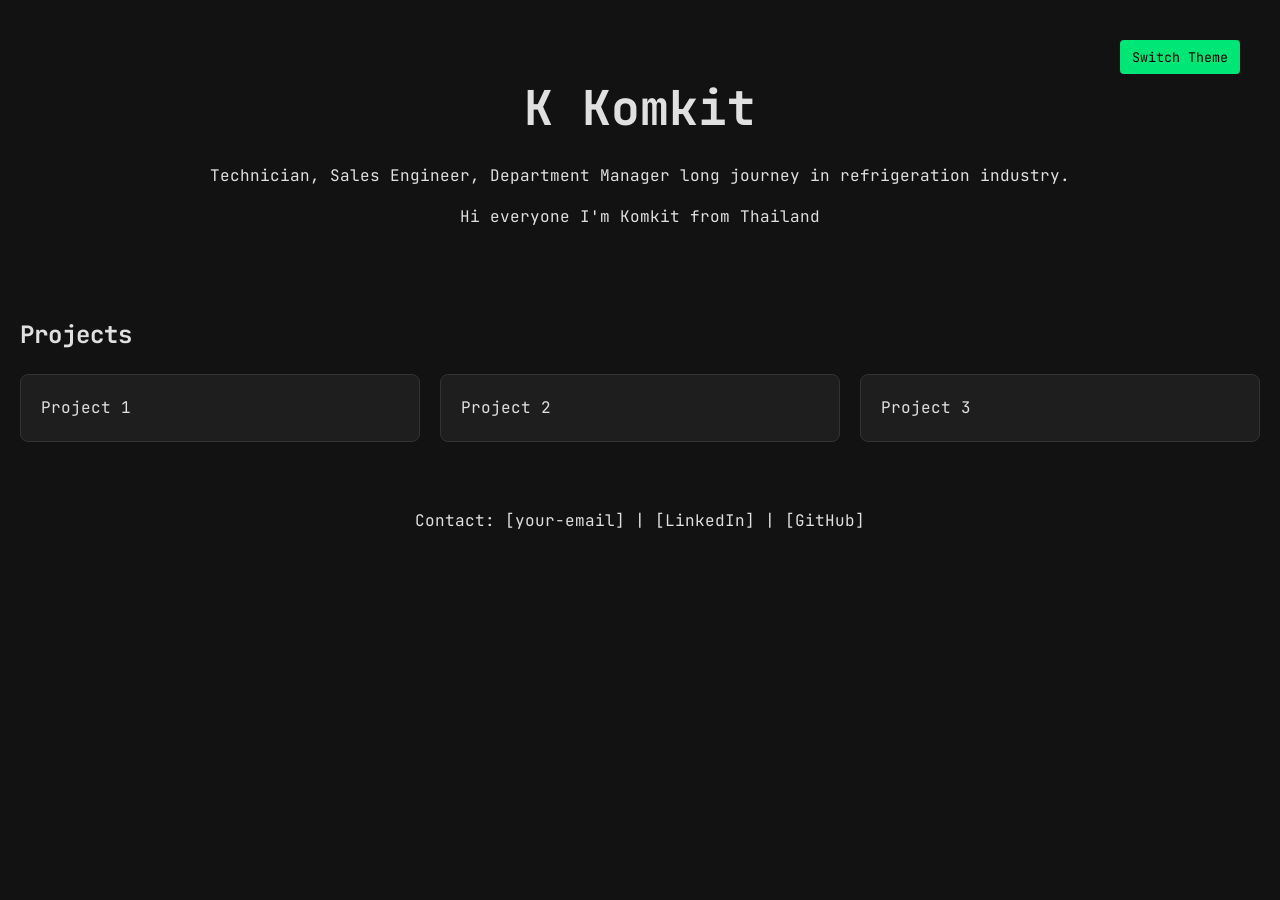
==== docs/index.html @ 21ce93e3 "Move source files to docs folder" ====
<!DOCTYPE html>
<html lang="en">
<head>
    <meta charset="UTF-8">
    <meta name="viewport" content="width=device-width, initial-scale=1.0">
    <title>K Komkit | Data Analyst Portfolio</title>
    <link rel="preconnect" href="https://fonts.googleapis.com">
    <link rel="preconnect" href="https://fonts.gstatic.com" crossorigin>
    <link href="https://fonts.googleapis.com/css2?family=JetBrains+Mono:wght@400;700&display=swap" rel="stylesheet">
    <link rel="stylesheet" href="style.css">
</head>
<body>
    <header>
        <button id="theme-toggle">Switch Theme</button>
        <h1>K Komkit</h1>
        <p>Technician, Sales Engineer, Department Manager long journey in refrigeration industry.</p>
        <p>Hi everyone I'm Komkit from Thailand</p>
    </header>

    <main>
        <section id="projects">
            <h2>Projects</h2>
            <div class="project-grid">
                <!-- Project cards will be here -->
                <div class="card">Project 1</div>
                <div class="card">Project 2</div>
                <div class="card">Project 3</div>
            </div>
        </section>
    </main>

    <footer>
        <p>Contact: [your-email] | [LinkedIn] | [GitHub]</p>
    </footer>

    <script src="script.js"></script>
</body>
</html>
---- docs/style.css ----
:root {
    --bg-color: #121212;
    --text-color: #e0e0e0;
    --card-bg: #1e1e1e;
    --border-color: #333;
    --accent-color: #00e676;
}

body.light-theme {
    --bg-color: #ffffff;
    --text-color: #121212;
    --card-bg: #f5f5f5;
    --border-color: #ccc;
}

body {
    background-color: var(--bg-color);
    color: var(--text-color);
    font-family: 'JetBrains Mono', monospace;
    margin: 0;
    padding: 20px;
    line-height: 1.6;
    transition: background-color 0.3s, color 0.3s;
}

header {
    text-align: center;
    padding: 50px 0;
    position: relative;
}

#theme-toggle {
    position: absolute;
    top: 20px;
    right: 20px;
    cursor: pointer;
    background: var(--accent-color);
    border: none;
    padding: 8px 12px;
    border-radius: 4px;
    font-family: inherit;
}

h1 {
    font-size: 3rem;
    margin: 0;
}

.project-grid {
    display: grid;
    grid-template-columns: repeat(auto-fit, minmax(300px, 1fr));
    gap: 20px;
    margin-top: 20px;
}

.card {
    border: 1px solid var(--border-color);
    padding: 20px;
    border-radius: 8px;
    background: var(--card-bg);
}

footer {
    text-align: center;
    padding-top: 50px;
}
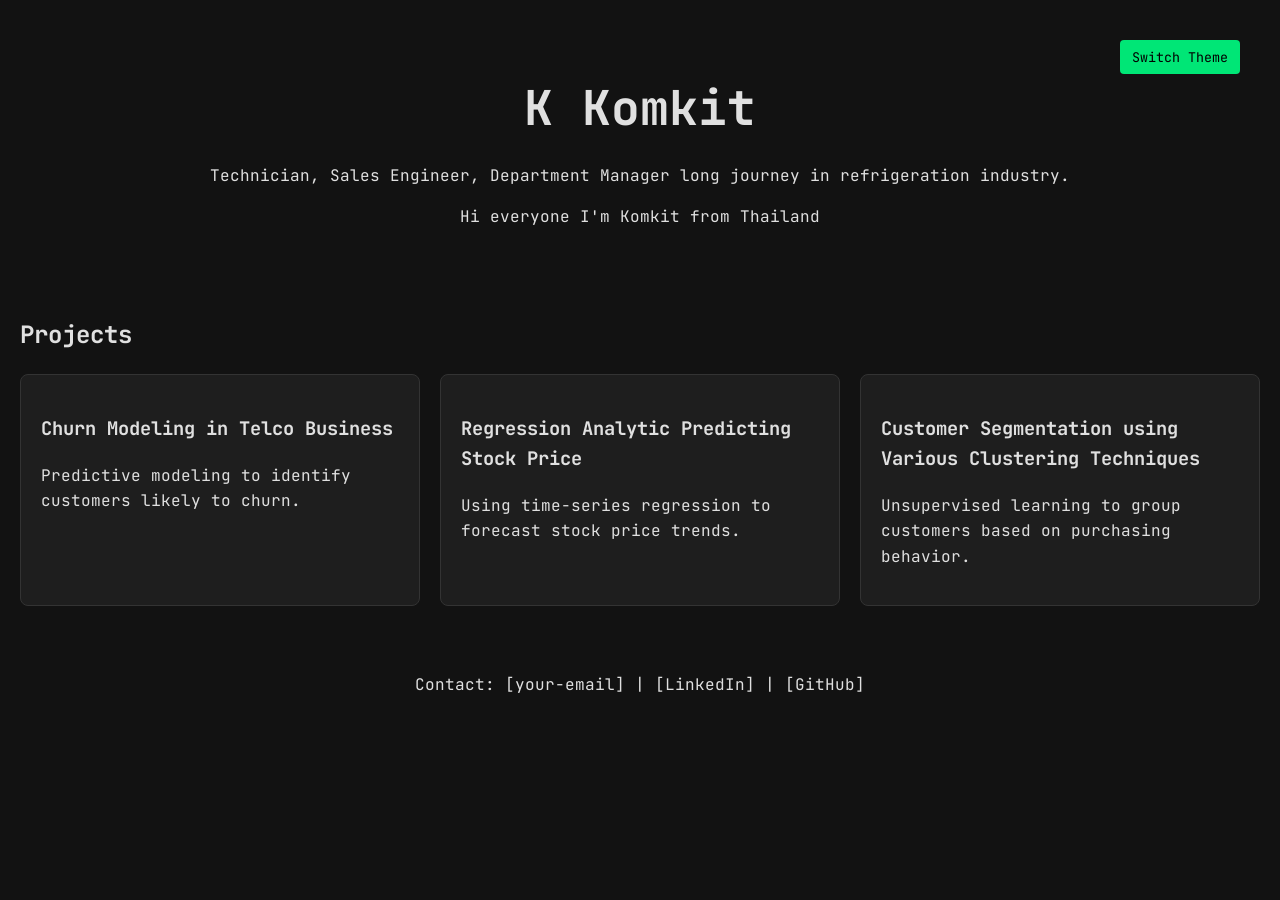
==== commit 19622859: "Update project details in index.html" ====
--- a/docs/index.html
+++ b/docs/index.html
@@ -21,10 +21,18 @@
         <section id="projects">
             <h2>Projects</h2>
             <div class="project-grid">
-                <!-- Project cards will be here -->
-                <div class="card">Project 1</div>
-                <div class="card">Project 2</div>
-                <div class="card">Project 3</div>
+                <div class="card">
+                    <h3>Churn Modeling in Telco Business</h3>
+                    <p>Predictive modeling to identify customers likely to churn.</p>
+                </div>
+                <div class="card">
+                    <h3>Regression Analytic Predicting Stock Price</h3>
+                    <p>Using time-series regression to forecast stock price trends.</p>
+                </div>
+                <div class="card">
+                    <h3>Customer Segmentation using Various Clustering Techniques</h3>
+                    <p>Unsupervised learning to group customers based on purchasing behavior.</p>
+                </div>
             </div>
         </section>
     </main>
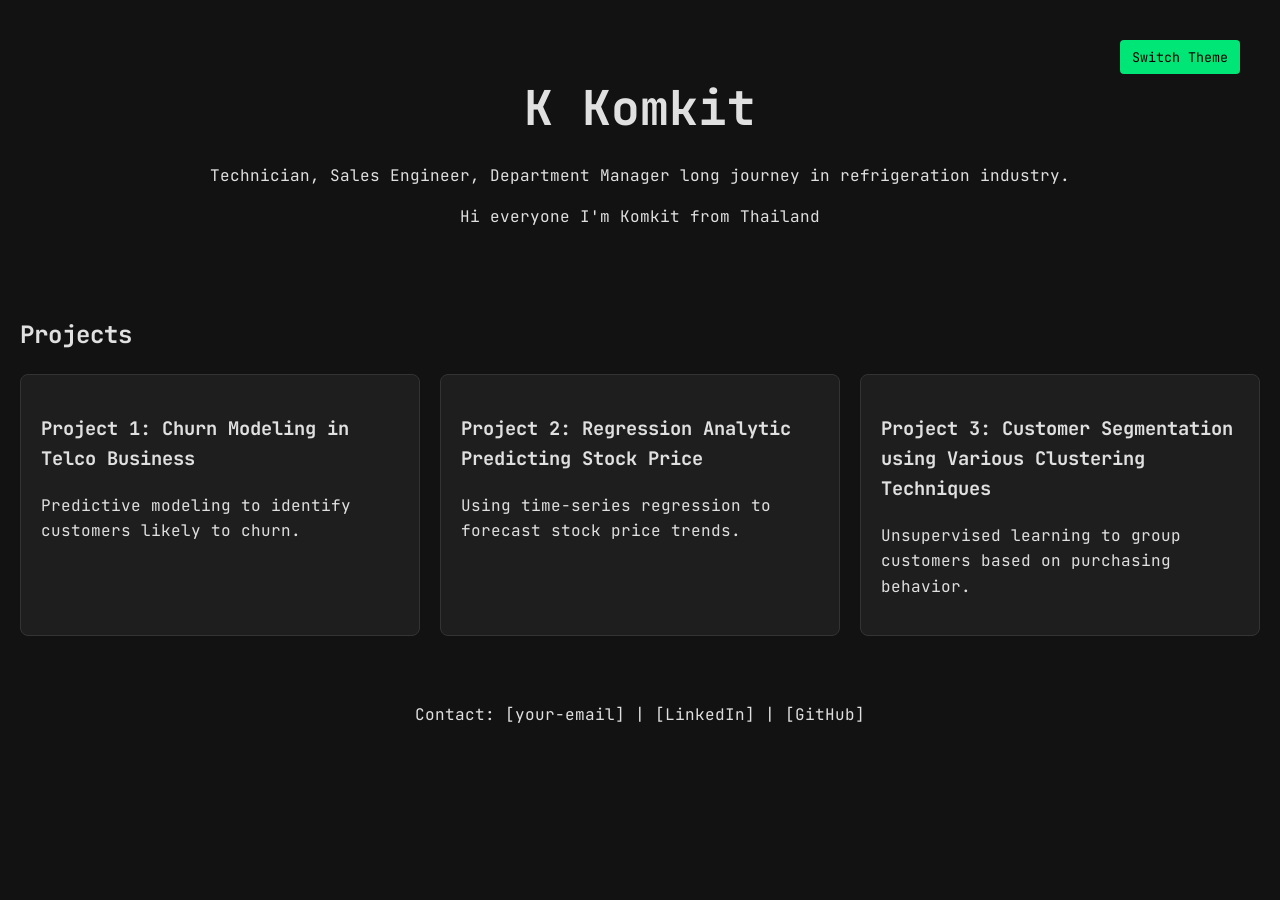
==== commit 885f83a1: "Restore project numbering in index.html" ====
--- a/docs/index.html
+++ b/docs/index.html
@@ -22,15 +22,15 @@
             <h2>Projects</h2>
             <div class="project-grid">
                 <div class="card">
-                    <h3>Churn Modeling in Telco Business</h3>
+                    <h3>Project 1: Churn Modeling in Telco Business</h3>
                     <p>Predictive modeling to identify customers likely to churn.</p>
                 </div>
                 <div class="card">
-                    <h3>Regression Analytic Predicting Stock Price</h3>
+                    <h3>Project 2: Regression Analytic Predicting Stock Price</h3>
                     <p>Using time-series regression to forecast stock price trends.</p>
                 </div>
                 <div class="card">
-                    <h3>Customer Segmentation using Various Clustering Techniques</h3>
+                    <h3>Project 3: Customer Segmentation using Various Clustering Techniques</h3>
                     <p>Unsupervised learning to group customers based on purchasing behavior.</p>
                 </div>
             </div>
